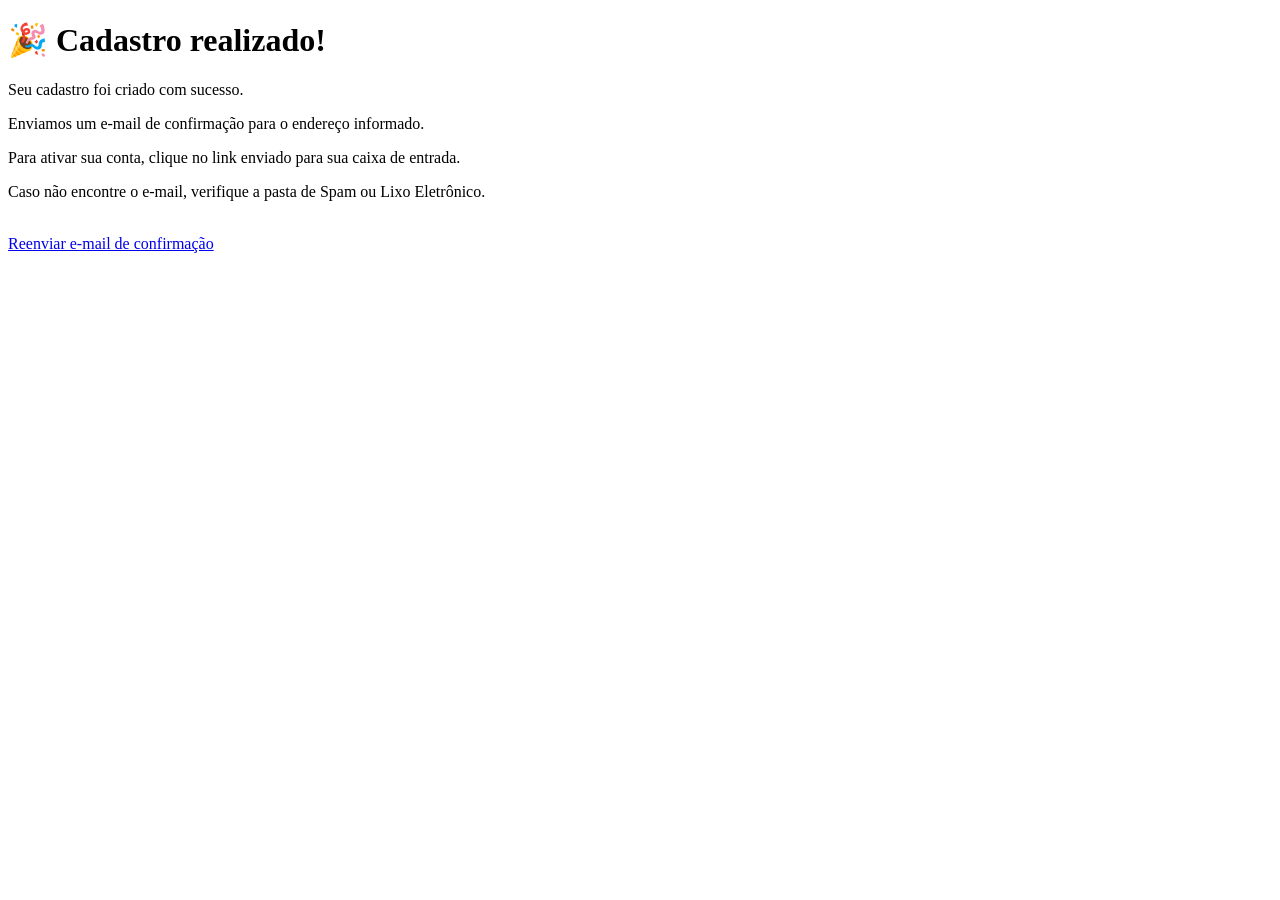
==== aguardando-confirmacao.html @ 9222fdff "Corrige nome da tela aguardando confirmacao" ====
<!DOCTYPE html>
<html lang="pt-BR">

<head>
    <meta charset="UTF-8">
    <meta name="viewport" content="width=device-width, initial-scale=1.0">
    <title>Cadastro realizado | Avisaí</title>

    <link rel="stylesheet" href="css/style.css">
</head>

<body>

    <main class="container-confirmacao">

        <h1>🎉 Cadastro realizado!</h1>

        <p>
            Seu cadastro foi criado com sucesso.
        </p>

        <p>
            Enviamos um e-mail de confirmação para o endereço informado.
        </p>

        <p>
            Para ativar sua conta, clique no link enviado para sua caixa de entrada.
        </p>

        <p>
            Caso não encontre o e-mail, verifique a pasta de Spam ou Lixo Eletrônico.
        </p>

        <br>

        <a href="reenviar-confirmação.html">
            Reenviar e-mail de confirmação
        </a>

    </main>

</body>

</html>
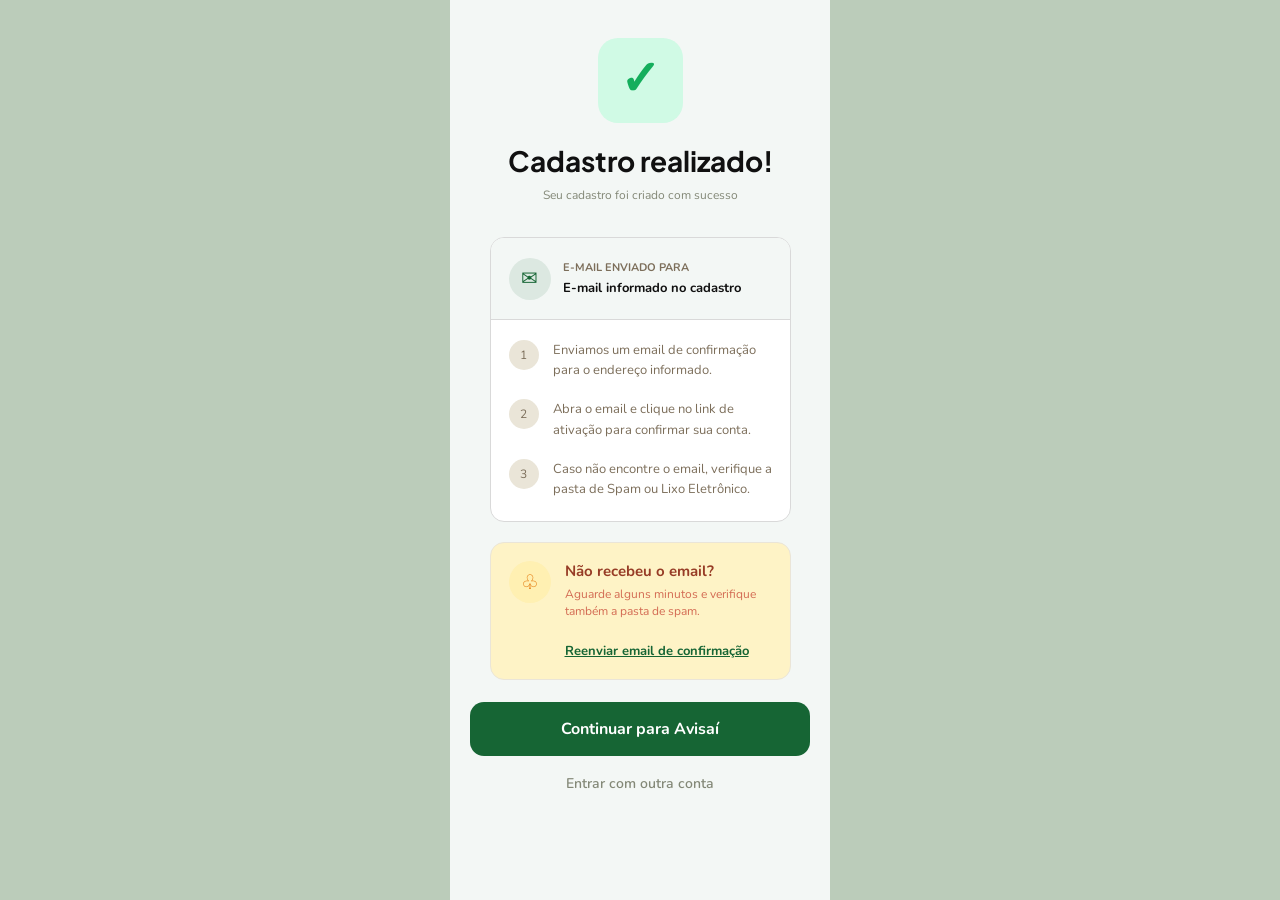
==== commit b5b6365c: "Finaliza tela de cadastro realizado e reenvio de email" ====
--- a/aguardando-confirmacao.html
+++ b/aguardando-confirmacao.html
@@ -3,41 +3,143 @@
 
 <head>
     <meta charset="UTF-8">
-    <meta name="viewport" content="width=device-width, initial-scale=1.0">
+
+    <meta
+        name="viewport"
+        content="width=device-width, initial-scale=1.0"
+    >
+
     <title>Cadastro realizado | Avisaí</title>
 
-    <link rel="stylesheet" href="css/style.css">
+    <link rel="preconnect" href="https://fonts.googleapis.com">
+
+    <link
+        rel="preconnect"
+        href="https://fonts.gstatic.com"
+        crossorigin
+    >
+
+    <link
+        href="https://fonts.googleapis.com/css2?family=Nunito:wght@400;500;600;700&family=Plus+Jakarta+Sans:wght@600;700&display=swap"
+        rel="stylesheet"
+    >
+
+    <link rel="stylesheet" href="css/confirmacao.css">
 </head>
 
 <body>
 
-    <main class="container-confirmacao">
+    <main class="confirmacao">
 
-        <h1>🎉 Cadastro realizado!</h1>
+        <section class="confirmacao-topo">
 
-        <p>
-            Seu cadastro foi criado com sucesso.
-        </p>
+            <div class="icone-sucesso" aria-hidden="true">
+            <span class="check-mark">✓</span>
+            </div>
 
-        <p>
-            Enviamos um e-mail de confirmação para o endereço informado.
-        </p>
+            <h1>Cadastro realizado!</h1>
 
-        <p>
-            Para ativar sua conta, clique no link enviado para sua caixa de entrada.
-        </p>
+            <p>
+                Seu cadastro foi criado com sucesso
+            </p>
 
-        <p>
-            Caso não encontre o e-mail, verifique a pasta de Spam ou Lixo Eletrônico.
-        </p>
+        </section>
 
-        <br>
+        <section class="card-email">
 
-        <a href="reenviar-confirmação.html">
-            Reenviar e-mail de confirmação
-        </a>
+            <header class="email-destino">
+
+                <div class="icone-email">
+                    ✉
+                </div>
+
+                <div>
+                    <span>E-MAIL ENVIADO PARA</span>
+
+                    <strong id="email-confirmacao"></strong>
+                </div>
+
+            </header>
+
+            <div class="passos-confirmacao">
+
+                <div class="passo">
+                    <span class="numero">1</span>
+
+                    <p>
+                        Enviamos um email de confirmação para o endereço informado.
+                    </p>
+                </div>
+
+                <div class="passo">
+                    <span class="numero">2</span>
+
+                    <p>
+                        Abra o email e clique no link de ativação para confirmar sua conta.
+                    </p>
+                </div>
+
+                <div class="passo">
+                    <span class="numero">3</span>
+
+                    <p>
+                        Caso não encontre o email, verifique a pasta de Spam ou Lixo Eletrônico.
+                    </p>
+                </div>
+
+            </div>
+
+        </section>
+
+        <section class="card-reenvio">
+
+            <div class="icone-alerta">
+                ♧
+            </div>
+
+            <div class="reenvio-conteudo">
+
+                <h2>Não recebeu o email?</h2>
+
+                <p>
+                    Aguarde alguns minutos e verifique também a pasta de spam.
+                </p>
+
+                <a href="reenviar-confirmacao.html">
+                    Reenviar email de confirmação
+                </a>
+
+            </div>
+
+        </section>
+
+        <nav class="acoes-confirmacao">
+
+            <a
+                href="login.html"
+                class="btn-continuar"
+            >
+                Continuar para Avisaí
+            </a>
+
+            <a
+                href="cadastro.html"
+                class="link-outra-conta"
+            >
+                Entrar com outra conta
+            </a>
+
+        </nav>
 
     </main>
+
+    <script>
+    const emailCadastro = sessionStorage.getItem("emailCadastro");
+    const campoEmail = document.getElementById("email-confirmacao");
+
+    campoEmail.textContent =
+        emailCadastro || "E-mail informado no cadastro";
+</script>
 
 </body>
 
--- a/css/confirmacao.css
+++ b/css/confirmacao.css
@@ -0,0 +1,307 @@
+* {
+    box-sizing: border-box;
+    margin: 0;
+    padding: 0;
+}
+
+html,
+body {
+    width: 100%;
+    min-height: 100%;
+}
+
+body {
+    font-family: "Nunito", sans-serif;
+    background-color: #BBCCBA;
+}
+
+/* Tela principal */
+
+.confirmacao {
+    width: 100%;
+    min-height: 100vh;
+
+    background-color: #F3F7F5;
+
+    padding: 38px 20px 32px;
+
+    display: flex;
+    flex-direction: column;
+    align-items: center;
+}
+
+/* Topo */
+
+.confirmacao-topo {
+    width: 100%;
+    text-align: center;
+}
+
+.icone-sucesso {
+    width: 85px;
+    height: 85px;
+
+    margin: 0 auto 22px;
+
+    display: flex;
+    align-items: center;
+    justify-content: center;
+
+    border-radius: 20px;
+
+    background-color: #D0FAE5;
+}
+
+.check-mark {
+    color: #14AE5C;
+
+    font-size: 48px;
+    font-weight: 700;
+    line-height: 1;
+
+    transform: translateY(-2px);
+}
+
+.confirmacao-topo h1 {
+    font-family: "Plus Jakarta Sans", sans-serif;
+    font-size: 28px;
+    font-weight: 700;
+    line-height: 1.15;
+
+    color: #101010;
+}
+
+.confirmacao-topo p {
+    margin-top: 10px;
+
+    font-size: 12px;
+    line-height: 16px;
+
+    color: #838877;
+}
+
+/* Card principal */
+
+.card-email {
+    width: 100%;
+    max-width: 301px;
+
+    margin-top: 34px;
+
+    border: 1px solid #D9D9D9;
+    border-radius: 14px;
+
+    overflow: hidden;
+
+    background-color: #FFFFFF;
+}
+
+.email-destino {
+    min-height: 82px;
+
+    padding: 16px 18px;
+
+    display: flex;
+    align-items: center;
+    gap: 12px;
+
+    background-color: #F3F7F5;
+
+    border-bottom: 1px solid #D9D9D9;
+}
+
+.icone-email {
+    width: 42px;
+    height: 42px;
+
+    flex-shrink: 0;
+
+    border-radius: 50%;
+
+    background-color: #DCE8E1;
+    color: #166534;
+
+    display: flex;
+    align-items: center;
+    justify-content: center;
+
+    font-size: 20px;
+}
+
+.email-destino span {
+    display: block;
+
+    margin-bottom: 4px;
+
+    font-size: 11px;
+    font-weight: 700;
+
+    color: #7C6E5A;
+}
+
+.email-destino strong {
+    display: block;
+
+    font-size: 13px;
+    font-weight: 700;
+
+    color: #101010;
+
+    word-break: break-word;
+}
+
+.passos-confirmacao {
+    padding: 20px 18px 22px;
+}
+
+.passo {
+    display: flex;
+    gap: 14px;
+
+    margin-bottom: 19px;
+}
+
+.passo:last-child {
+    margin-bottom: 0;
+}
+
+.numero {
+    width: 30px;
+    height: 30px;
+
+    flex-shrink: 0;
+
+    border-radius: 50%;
+
+    display: flex;
+    align-items: center;
+    justify-content: center;
+
+    background-color: #EAE5D8;
+
+    font-size: 12px;
+    color: #7C6E5A;
+}
+
+.passo p {
+    font-size: 13px;
+    line-height: 1.55;
+
+    color: #7C6E5A;
+}
+
+/* Card reenvio */
+
+.card-reenvio {
+    width: 100%;
+    max-width: 301px;
+
+    margin-top: 20px;
+    padding: 18px;
+
+    display: flex;
+    gap: 14px;
+
+    border: 1px solid #EAE5D8;
+    border-radius: 14px;
+
+    background-color: #FEF3C6;
+}
+
+.icone-alerta {
+    width: 42px;
+    height: 42px;
+
+    flex-shrink: 0;
+
+    border-radius: 50%;
+
+    background-color: #FFF0B2;
+    color: #E17100;
+
+    display: flex;
+    align-items: center;
+    justify-content: center;
+
+    font-size: 20px;
+}
+
+.reenvio-conteudo h2 {
+    margin-bottom: 5px;
+
+    font-size: 15px;
+    font-weight: 700;
+
+    color: #973C26;
+}
+
+.reenvio-conteudo p {
+    margin-bottom: 18px;
+
+    font-size: 12px;
+    line-height: 1.45;
+
+    color: #D36B53;
+}
+
+.reenvio-conteudo a {
+    font-size: 13px;
+    font-weight: 700;
+
+    color: #166534;
+    text-decoration: underline;
+}
+
+/* Ações */
+
+.acoes-confirmacao {
+    width: 100%;
+    max-width: 340px;
+
+    margin-top: 22px;
+
+    display: flex;
+    flex-direction: column;
+    align-items: center;
+}
+
+.btn-continuar {
+    width: 100%;
+    height: 54px;
+
+    display: flex;
+    align-items: center;
+    justify-content: center;
+
+    border-radius: 14px;
+
+    background-color: #166534;
+    color: #FFFFFF;
+
+    font-size: 16px;
+    font-weight: 700;
+
+    text-decoration: none;
+}
+
+.link-outra-conta {
+    margin-top: 18px;
+
+    color: #838877;
+
+    font-size: 14px;
+    font-weight: 600;
+
+    text-decoration: none;
+}
+
+/* Desktop */
+
+@media (min-width: 480px) {
+    .confirmacao {
+        max-width: 380px;
+        margin: 0 auto;
+
+        min-height: 100vh;
+    }
+}
